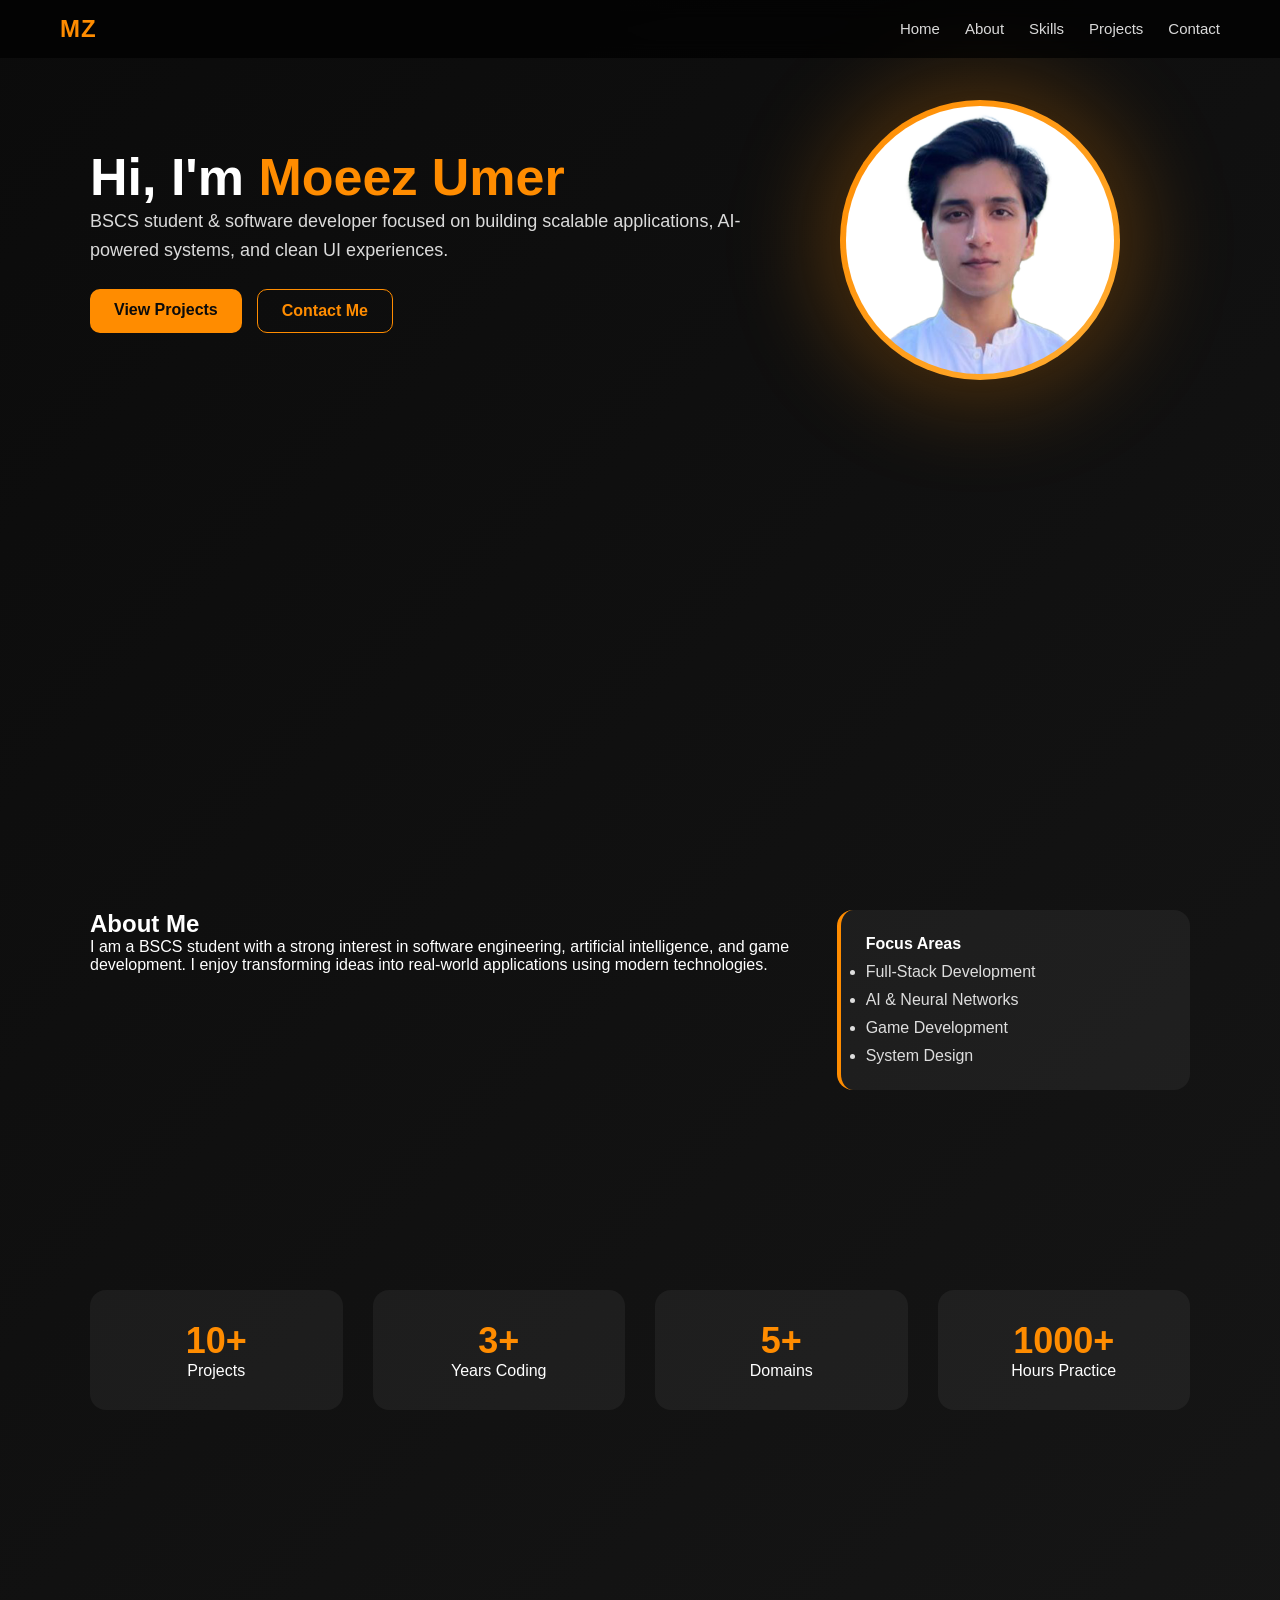
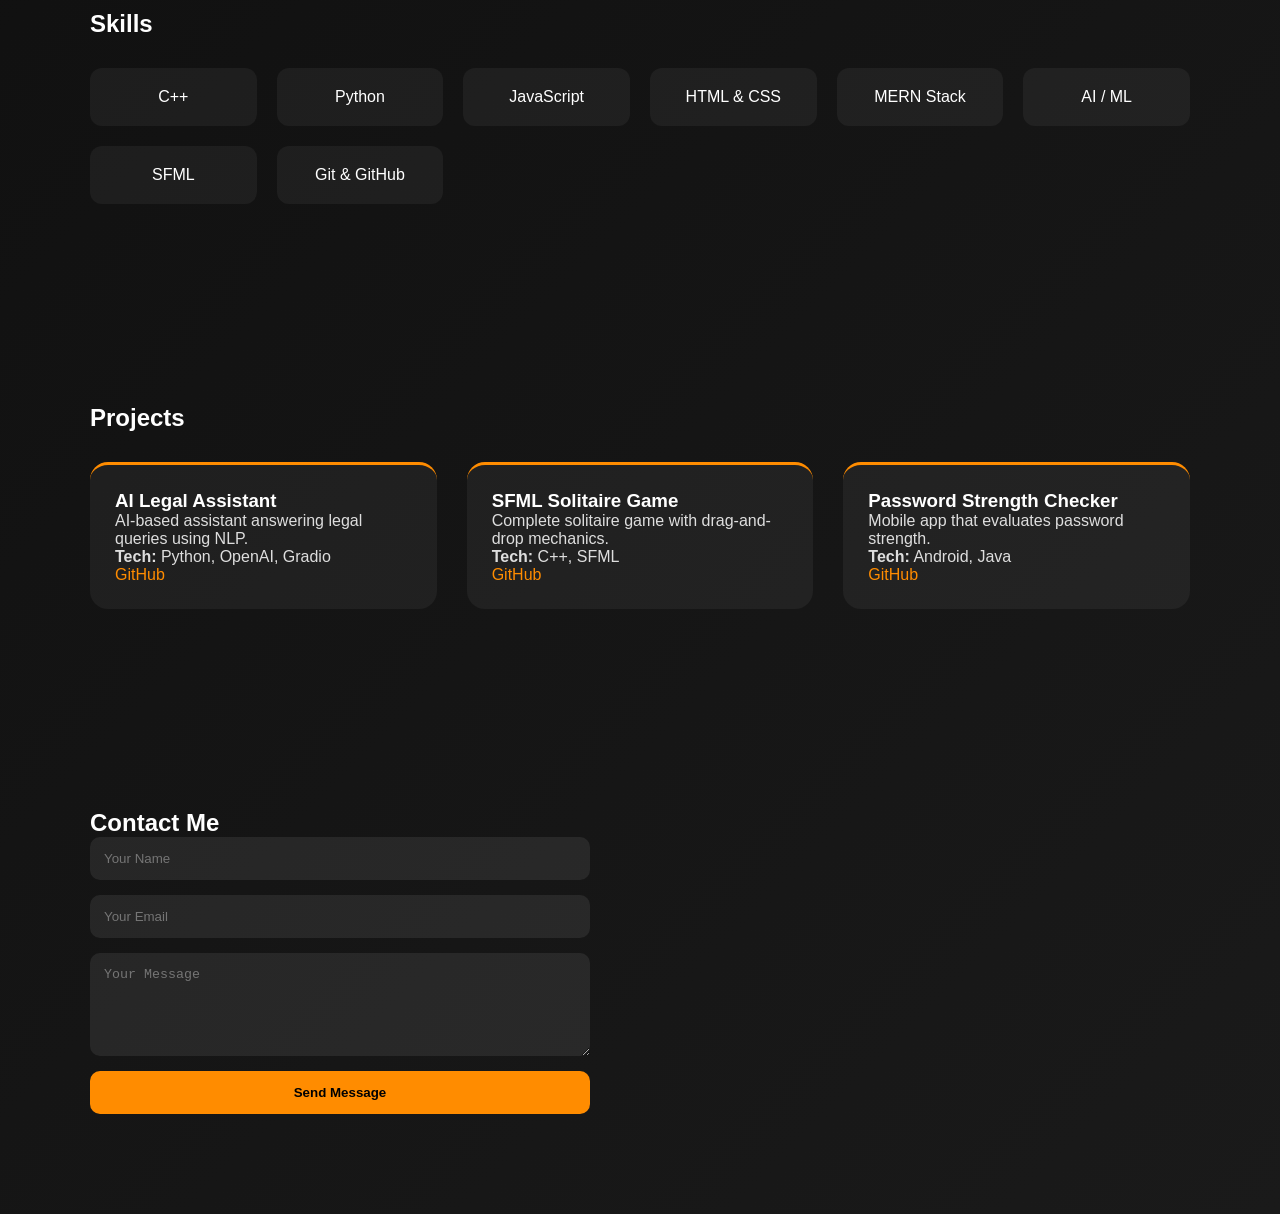
==== index.html @ a7a555a0 "Initial frontend for portfolio" ====
<!DOCTYPE html>
<html lang="en">

<head>
  <meta charset="UTF-8" />
  <meta name="viewport" content="width=device-width, initial-scale=1.0" />
  <title>Moeez Umer | Portfolio</title>
  <link rel="stylesheet" href="style.css" />
</head>

<body>

  <!-- ===== NAVBAR ===== -->
  <nav>
    <h2>MZ</h2>
    <ul>
      <li><a href="#home">Home</a></li>
      <li><a href="#about">About</a></li>
      <li><a href="#skills">Skills</a></li>
      <li><a href="#projects">Projects</a></li>
      <li><a href="#contact">Contact</a></li>
    </ul>
  </nav>

  <!-- ===== HERO ===== -->
  <section id="home">
    <div class="container hero-grid">

      <!-- LEFT CONTENT -->
      <div class="hero-text">
        <h1>Hi, I'm <span>Moeez Umer</span></h1>
        <p>
          BSCS student & software developer focused on building scalable
          applications, AI-powered systems, and clean UI experiences.
        </p>

        <div class="hero-buttons">
          <a href="#projects" class="btn primary">View Projects</a>
          <a href="#contact" class="btn secondary">Contact Me</a>
        </div>
      </div>

      <!-- RIGHT PROFILE IMAGE -->
      <div class="profile-wrapper">
        <img src="images/profile.png" alt="Moeez Umer">
      </div>

    </div>
  </section>


  <!-- ===== ABOUT ===== -->
  <section id="about">
    <div class="container about-grid">
      <div>
        <h2>About Me</h2>
        <p>
          I am a BSCS student with a strong interest in software engineering,
          artificial intelligence, and game development. I enjoy transforming
          ideas into real-world applications using modern technologies.
        </p>
      </div>

      <div class="about-box">
        <h4>Focus Areas</h4>
        <ul>
          <li>Full-Stack Development</li>
          <li>AI & Neural Networks</li>
          <li>Game Development</li>
          <li>System Design</li>
        </ul>
      </div>
    </div>
  </section>

  <!-- ===== STATS ===== -->
  <section id="stats">
    <div class="container stats">
      <div>
        <h3>10+</h3>
        <p>Projects</p>
      </div>
      <div>
        <h3>3+</h3>
        <p>Years Coding</p>
      </div>
      <div>
        <h3>5+</h3>
        <p>Domains</p>
      </div>
      <div>
        <h3>1000+</h3>
        <p>Hours Practice</p>
      </div>
    </div>
  </section>

  <!-- ===== SKILLS ===== -->
  <section id="skills">
    <div class="container">
      <h2>Skills</h2>

      <div class="skills">
        <div class="skill">C++</div>
        <div class="skill">Python</div>
        <div class="skill">JavaScript</div>
        <div class="skill">HTML & CSS</div>
        <div class="skill">MERN Stack</div>
        <div class="skill">AI / ML</div>
        <div class="skill">SFML</div>
        <div class="skill">Git & GitHub</div>
      </div>
    </div>
  </section>

  <!-- ===== PROJECTS ===== -->
  <section id="projects">
    <div class="container">
      <h2>Projects</h2>

      <div class="projects">
        <div class="project">
          <h3>AI Legal Assistant</h3>
          <p>AI-based assistant answering legal queries using NLP.</p>
          <p><strong>Tech:</strong> Python, OpenAI, Gradio</p>
          <a href="#">GitHub</a>
        </div>

        <div class="project">
          <h3>SFML Solitaire Game</h3>
          <p>Complete solitaire game with drag-and-drop mechanics.</p>
          <p><strong>Tech:</strong> C++, SFML</p>
          <a href="#">GitHub</a>
        </div>

        <div class="project">
          <h3>Password Strength Checker</h3>
          <p>Mobile app that evaluates password strength.</p>
          <p><strong>Tech:</strong> Android, Java</p>
          <a href="#">GitHub</a>
        </div>
      </div>
    </div>
  </section>

  <!-- ===== CONTACT ===== -->
  <section id="contact">
    <div class="container">
      <h2>Contact Me</h2>

      <form id="contactForm">
        <input type="text" id="name" name="name" placeholder="Your Name" required />

        <input type="email" id="email" name="email" placeholder="Your Email" required />

        <textarea id="message" name="message" rows="5" placeholder="Your Message" required></textarea>

        <!-- HONEYPOT FIELD (DO NOT REMOVE) -->
        <input type="text" id="website" name="website" autocomplete="off" tabindex="-1" />

        <button type="submit" id="submitBtn">
          Send Message
        </button>
      </form>

      <p id="formStatus" class="form-status"></p>
    </div>
  </section>

  <script src="script.js"></script>
</body>

</html>
---- style.css ----
/* ===== RESET ===== */
* {
  margin: 0;
  padding: 0;
  box-sizing: border-box;
  scroll-behavior: smooth;
}

/* ===== COLOR PALETTE ===== */
:root {
  --black: #0b0b0b;
  --dark-black: #121212;
  --soft-black: #1a1a1a;

  --orange: #ff8c00;
  --light-orange: #ffad33;
  --soft-orange: rgba(255, 140, 0, 0.25);

  --white: #ffffff;
  --soft-white: rgba(255, 255, 255, 0.85);
  --muted-white: rgba(255, 255, 255, 0.6);
}

/* ===== BODY ===== */
body {
  font-family: "Segoe UI", sans-serif;
  background: linear-gradient(135deg, var(--black), var(--soft-black));
  color: var(--white);
}

/* ===== NAVBAR ===== */
nav {
  position: fixed;
  top: 0;
  width: 100%;
  padding: 15px 60px;
  display: flex;
  justify-content: space-between;
  align-items: center;

  background: rgba(0, 0, 0, 0.7);
  backdrop-filter: blur(10px);
  z-index: 1000;
}

nav h2 {
  color: var(--orange);
  letter-spacing: 1px;
}

nav ul {
  display: flex;
  list-style: none;
}

nav ul li a {
  color: var(--soft-white);
  text-decoration: none;
  margin-left: 25px;
  font-size: 15px;
  transition: 0.3s;
}

nav ul li a:hover {
  color: var(--orange);
}

/* ===== LAYOUT ===== */
section {
  padding: 100px 80px;
}

#home {
  min-height: 90vh;
}

.container {
  max-width: 1100px;
  margin: auto;
}

/* ===== HERO ===== */
.hero-grid {
  display: grid;
  grid-template-columns: 2fr 1fr;
  gap: 50px;
  align-items: center;
}

#home h1 {
  font-size: 52px;
  color: var(--white);
}

#home span {
  color: var(--orange);
}

#home p {
  color: var(--soft-white);
  font-size: 18px;
  line-height: 1.6;
}

/* ===== BUTTONS ===== */
.hero-buttons {
  margin-top: 25px;
  display: flex;
  gap: 15px;
}

.btn {
  padding: 12px 24px;
  border-radius: 10px;
  text-decoration: none;
  font-weight: 600;
  transition: 0.3s;
}

.primary {
  background: var(--orange);
  color: var(--black);
}

.primary:hover {
  background: var(--light-orange);
}

.secondary {
  border: 1px solid var(--orange);
  color: var(--orange);
}

.secondary:hover {
  background: var(--soft-orange);
}

/* ===== PROFILE IMAGE ===== */
.profile-wrapper {
  position: relative;
  width: 280px;
  height: 280px;
  border-radius: 50%;
  padding: 6px;

  background: linear-gradient(135deg, var(--orange), var(--light-orange));
  display: flex;
  align-items: center;
  justify-content: center;
}

.profile-wrapper img {
  width: 100%;
  height: 100%;
  border-radius: 50%;
  object-fit: cover;
}

/* Glow */
.profile-wrapper::after {
  content: "";
  position: absolute;
  width: 320px;
  height: 320px;
  border-radius: 50%;
  background: var(--soft-orange);
  filter: blur(45px);
  z-index: -1;
}

/* ===== ABOUT ===== */
.about-grid {
  display: grid;
  grid-template-columns: 2fr 1fr;
  gap: 40px;
}

.about-box {
  background: rgba(255, 255, 255, 0.05);
  padding: 25px;
  border-radius: 16px;
  border-left: 4px solid var(--orange);
}

.about-box li {
  margin-top: 10px;
  color: var(--soft-white);
}

/* ===== STATS ===== */
.stats {
  display: grid;
  grid-template-columns: repeat(auto-fit, minmax(200px, 1fr));
  gap: 30px;
  text-align: center;
}

.stats div {
  background: rgba(255, 255, 255, 0.05);
  padding: 30px;
  border-radius: 16px;
}

.stats h3 {
  font-size: 36px;
  color: var(--orange);
}

/* ===== SKILLS ===== */
.skills {
  display: grid;
  grid-template-columns: repeat(auto-fit, minmax(150px, 1fr));
  gap: 20px;
  margin-top: 30px;
}

.skill {
  background: rgba(255, 255, 255, 0.05);
  padding: 20px;
  text-align: center;
  border-radius: 12px;
  transition: 0.3s;
}

.skill:hover {
  background: var(--soft-orange);
  color: var(--orange);
}

/* ===== PROJECTS ===== */
.projects {
  display: grid;
  grid-template-columns: repeat(auto-fit, minmax(280px, 1fr));
  gap: 30px;
  margin-top: 30px;
}

.project {
  background: rgba(255, 255, 255, 0.05);
  padding: 25px;
  border-radius: 18px;
  border-top: 3px solid var(--orange);
}

.project p {
  color: var(--soft-white);
}

.project a {
  color: var(--orange);
  text-decoration: none;
}

/* ===== CONTACT ===== */
form {
  max-width: 500px;
  display: flex;
  flex-direction: column;
  gap: 15px;
}

input, textarea {
  padding: 14px;
  border-radius: 10px;
  border: none;
  background: rgba(255, 255, 255, 0.08);
  color: var(--white);
}

button {
  padding: 14px;
  border: none;
  border-radius: 10px;
  background: var(--orange);
  font-weight: bold;
  cursor: pointer;
}

button:hover {
  background: var(--light-orange);
}

.form-status {
  margin-top: 15px;
  font-size: 15px;
  text-align: center;
  display: none;
}

.form-status.success {
  color: #2ecc71;
}

.form-status.error {
  color: #e74c3c;
}

/* ===== CONTACT FORM STATUS MESSAGE ===== */

.form-status {
  margin-top: 15px;
  font-size: 15px;
  text-align: center;
  display: none;
}

.form-status.success {
  color: #ff9f1c; /* orange */
}

.form-status.error {
  color: #ff4d4d;
}

/* ===== LOADING BUTTON STATE ===== */

#submitBtn {
  transition: opacity 0.3s ease;
}

#submitBtn.loading {
  opacity: 0.6;
  cursor: not-allowed;
}

/* ===== RESPONSIVE ===== */
@media (max-width: 768px) {
  nav {
    padding: 15px 30px;
  }

  section {
    padding: 90px 30px;
  }

  .hero-grid,
  .about-grid {
    grid-template-columns: 1fr;
  }

  .profile-wrapper {
    width: 220px;
    height: 220px;
    margin: auto;
  }
}
/* ===== HONEYPOT FIELD ===== */

#website {
  display: none;
}
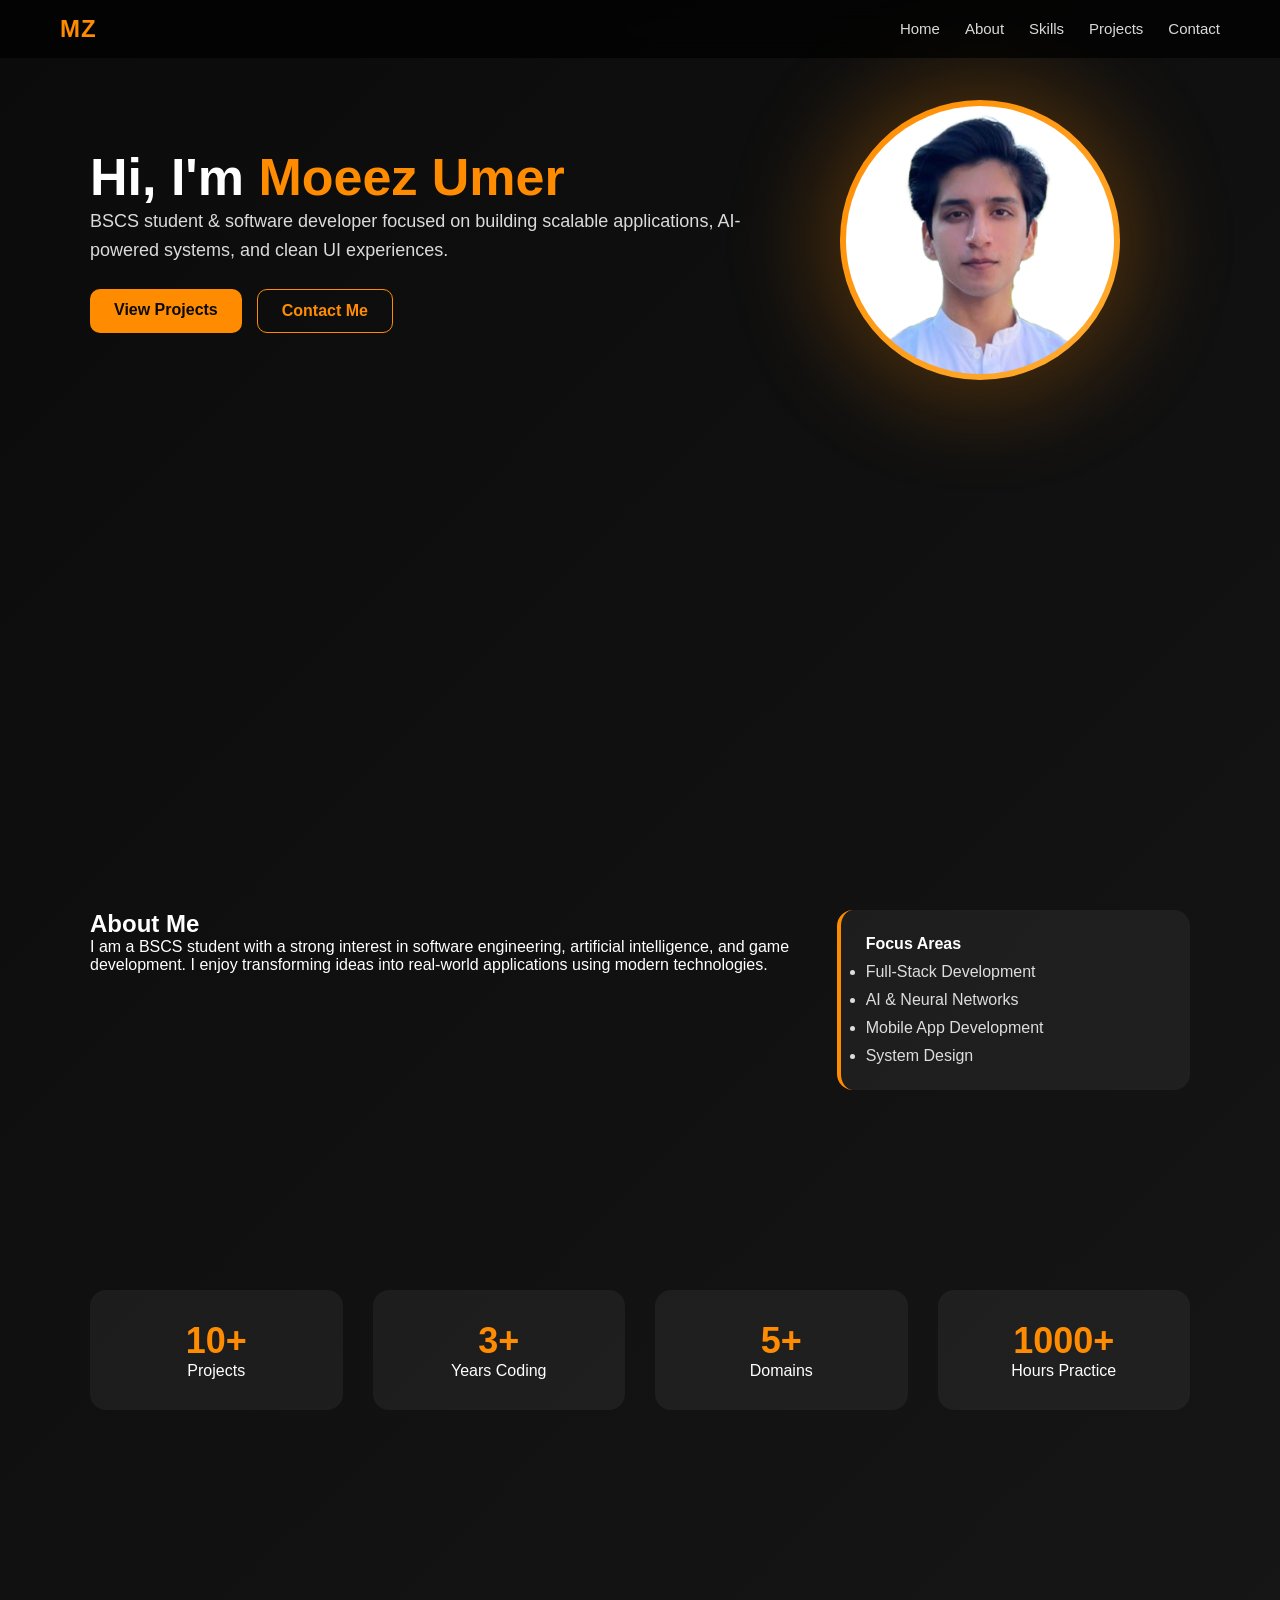
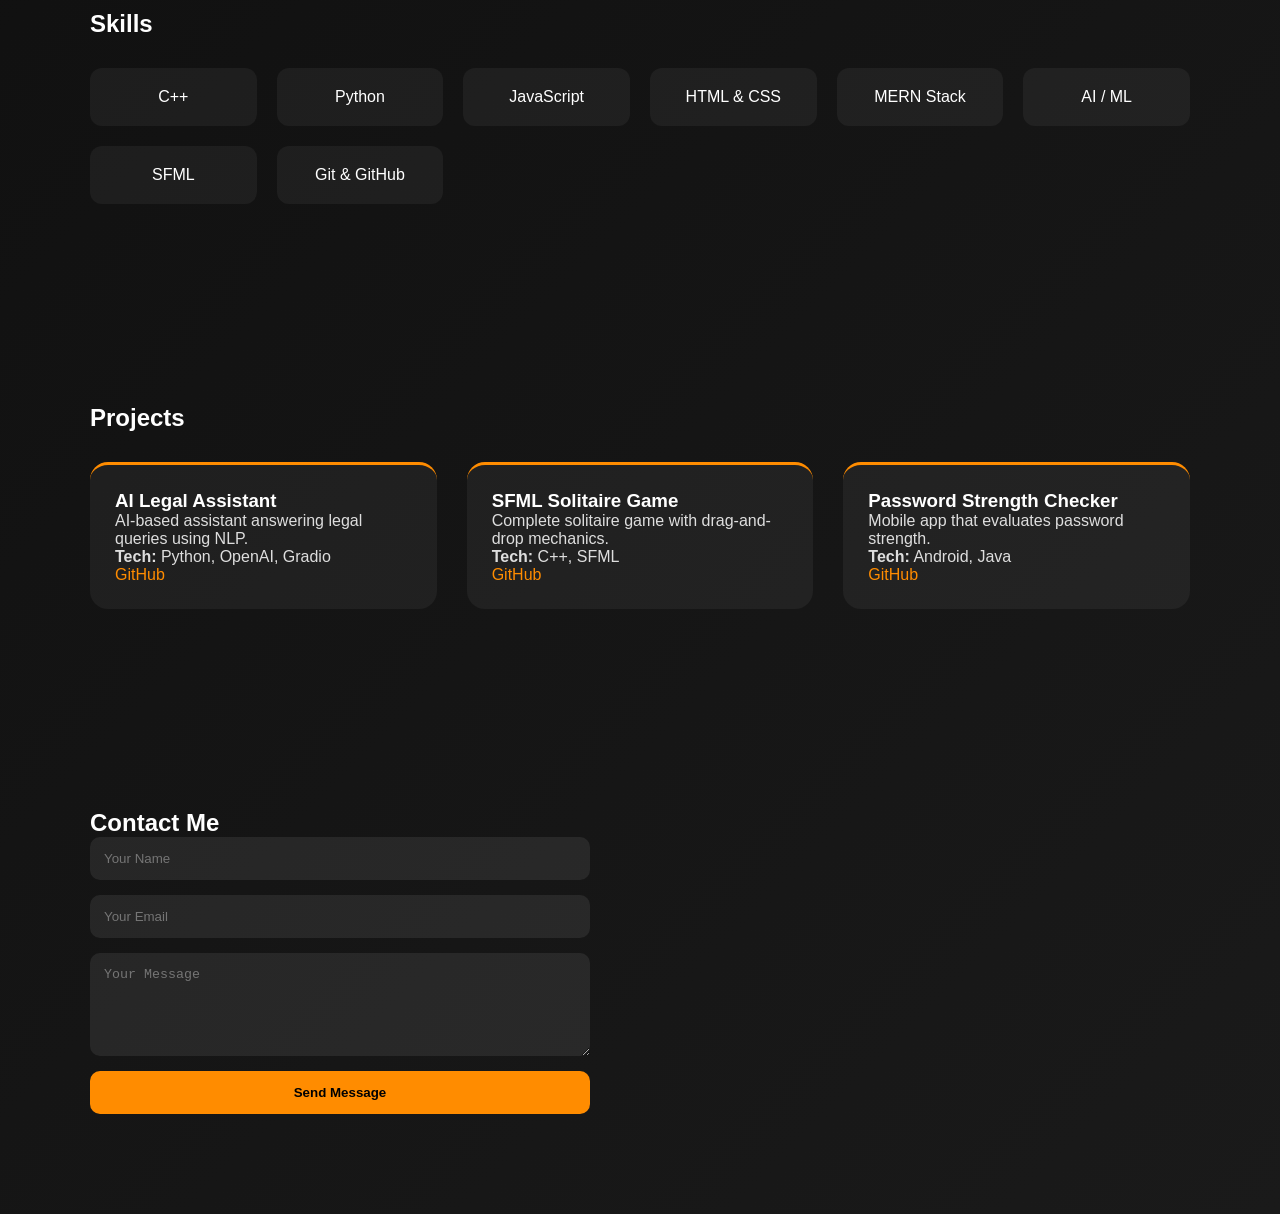
==== commit b595630d: "changed game development to Mobile app development in focus areas" ====
--- a/index.html
+++ b/index.html
@@ -66,7 +66,7 @@
         <ul>
           <li>Full-Stack Development</li>
           <li>AI & Neural Networks</li>
-          <li>Game Development</li>
+          <li>Mobile App Development</li>
           <li>System Design</li>
         </ul>
       </div>
